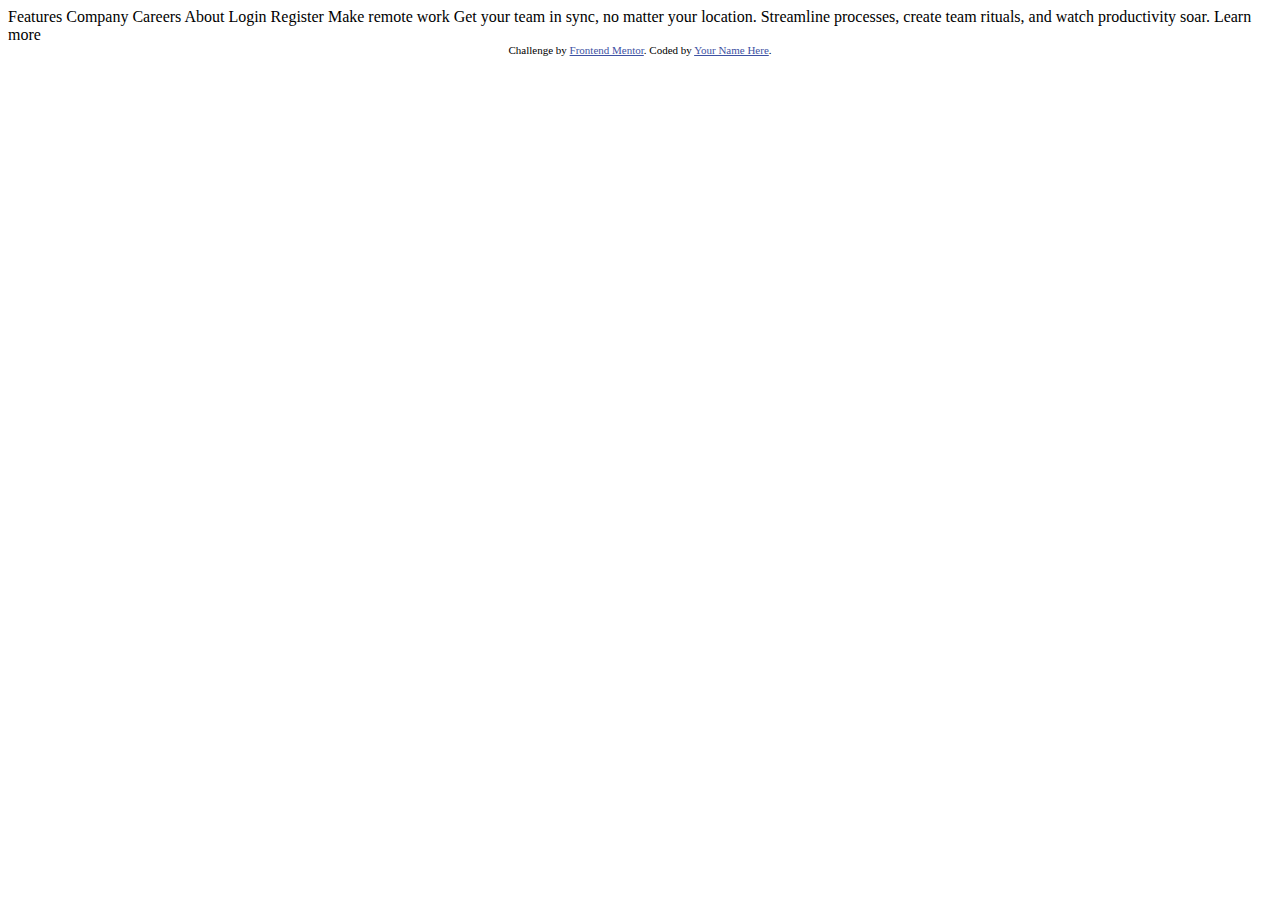
==== index.html @ 2559b60f "start" ====
<!DOCTYPE html>
<html lang="en">
<head>
  <meta charset="UTF-8">
  <meta name="viewport" content="width=device-width, initial-scale=1.0"> <!-- displays site properly based on user's device -->

  <link rel="icon" type="image/png" sizes="32x32" href="./images/favicon-32x32.png">
  
  <title>Frontend Mentor | Intro section with dropdown navigation</title>

  <!-- Feel free to remove these styles or customise in your own stylesheet 👍 -->
  <style>
    .attribution { font-size: 11px; text-align: center; }
    .attribution a { color: hsl(228, 45%, 44%); }
  </style>
</head>
<body>

  Features
  Company
  Careers
  About

  Login
  Register

  Make remote work

  Get your team in sync, no matter your location. Streamline processes, 
  create team rituals, and watch productivity soar.

  Learn more
  
  <div class="attribution">
    Challenge by <a href="https://www.frontendmentor.io?ref=challenge" target="_blank">Frontend Mentor</a>. 
    Coded by <a href="#">Your Name Here</a>.
  </div>
</body>
</html>
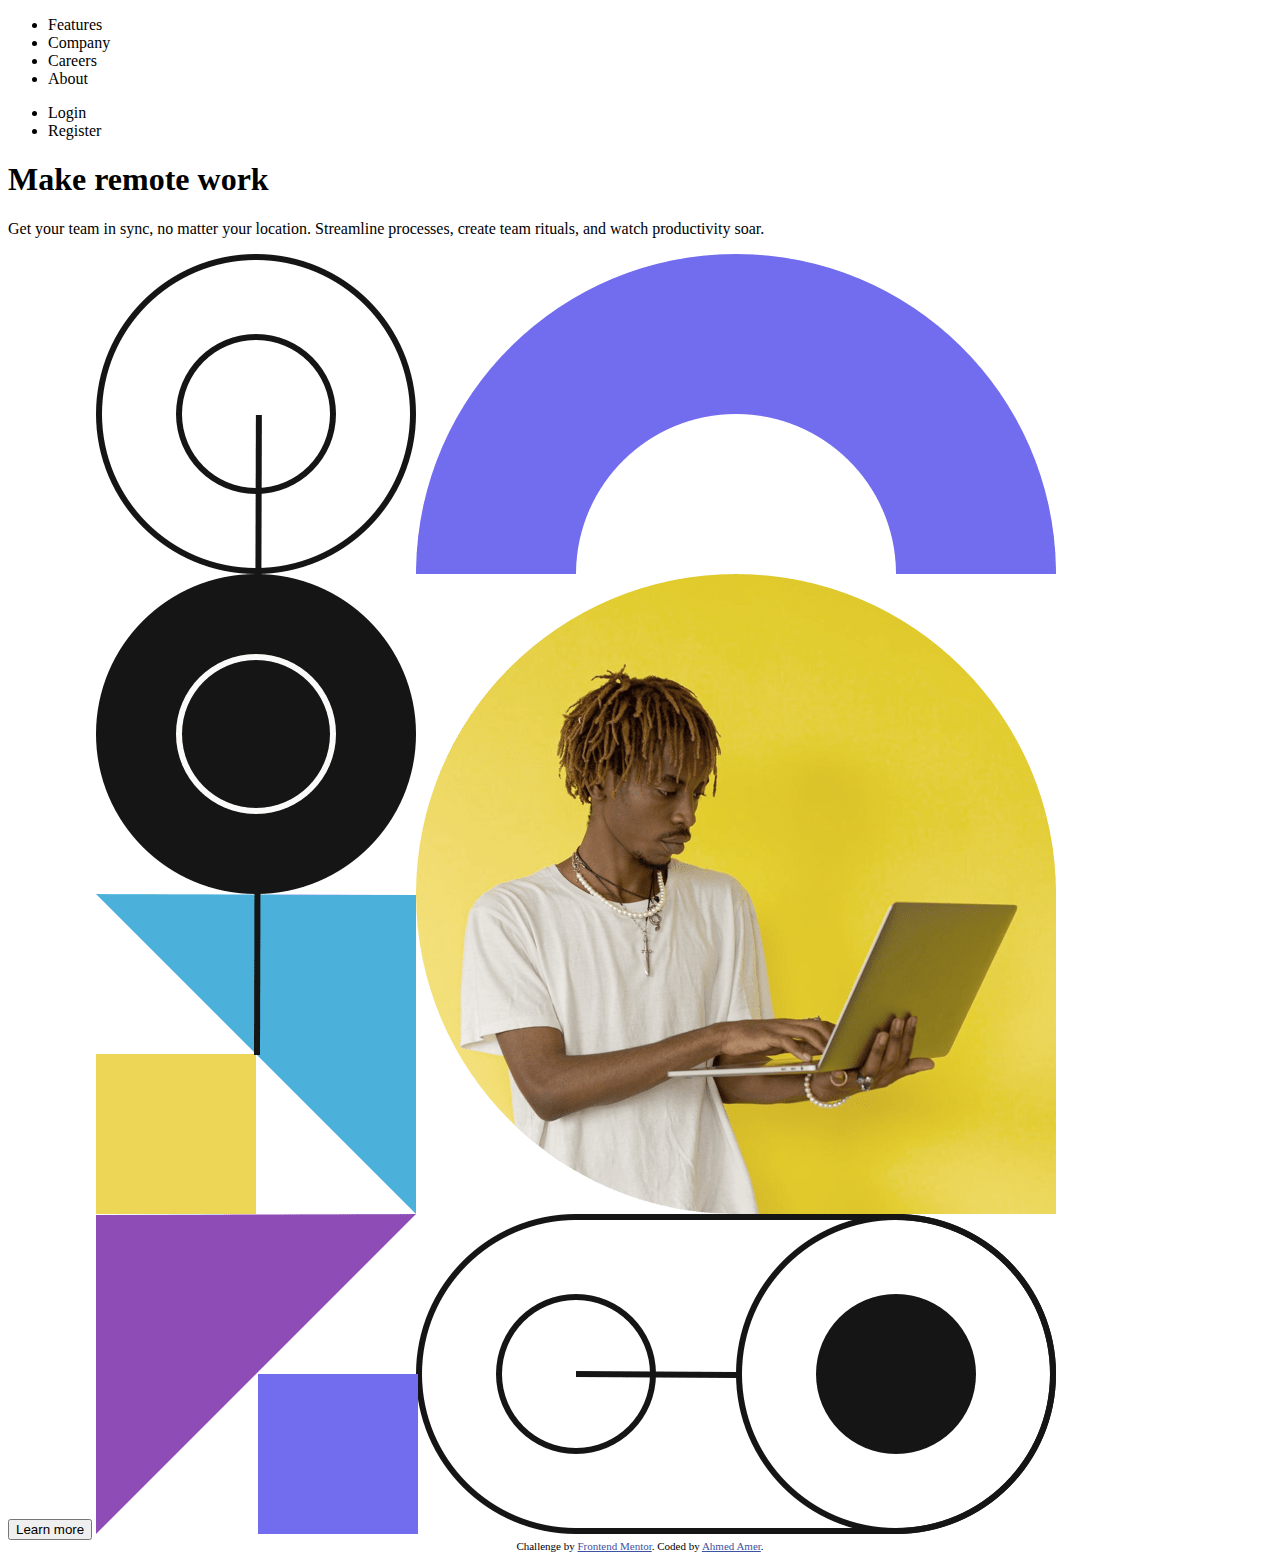
==== commit 03bb50d7: "basic layout" ====
--- a/index.html
+++ b/index.html
@@ -1,39 +1,67 @@
 <!DOCTYPE html>
 <html lang="en">
+
 <head>
   <meta charset="UTF-8">
-  <meta name="viewport" content="width=device-width, initial-scale=1.0"> <!-- displays site properly based on user's device -->
+  <meta name="viewport" content="width=device-width, initial-scale=1.0">
+  <!-- displays site properly based on user's device -->
 
   <link rel="icon" type="image/png" sizes="32x32" href="./images/favicon-32x32.png">
-  
-  <title>Frontend Mentor | Intro section with dropdown navigation</title>
+
+  <title>Intro section with dropdown navigation</title>
 
   <!-- Feel free to remove these styles or customise in your own stylesheet 👍 -->
   <style>
-    .attribution { font-size: 11px; text-align: center; }
-    .attribution a { color: hsl(228, 45%, 44%); }
+    .attribution {
+      font-size: 11px;
+      text-align: center;
+    }
+
+    .attribution a {
+      color: hsl(228, 45%, 44%);
+    }
   </style>
+  <link rel="stylesheet" href="style.css">
 </head>
+
 <body>
 
-  Features
-  Company
-  Careers
-  About
+  <nav class="navbar">
+    <ul class="nav-list">
+      <li>Features</li>
+      <li>Company</li>
+      <li>Careers</li>
+      <li>About</li>
+    </ul>
 
-  Login
-  Register
+    <ul class="log-list">
+      <li>Login</li>
+      <li>Register</li>
+    </ul>
+  </nav>
 
-  Make remote work
+  <div class="main">
+    <h1 class="title">
+      Make remote work
+    </h1>
 
-  Get your team in sync, no matter your location. Streamline processes, 
-  create team rituals, and watch productivity soar.
+    <p class="tag-line">
+      Get your team in sync, no matter your location. Streamline processes,
+      create team rituals, and watch productivity soar.
+    </p>
 
-  Learn more
-  
+
+    <button>
+      Learn more
+    </button>
+
+    <img src="images/image-hero-desktop.png" alt="">
+  </div>
+
   <div class="attribution">
-    Challenge by <a href="https://www.frontendmentor.io?ref=challenge" target="_blank">Frontend Mentor</a>. 
-    Coded by <a href="#">Your Name Here</a>.
+    Challenge by <a href="https://www.frontendmentor.io?ref=challenge" target="_blank">Frontend Mentor</a>.
+    Coded by <a href="#">Ahmed Amer</a>.
   </div>
 </body>
+
 </html>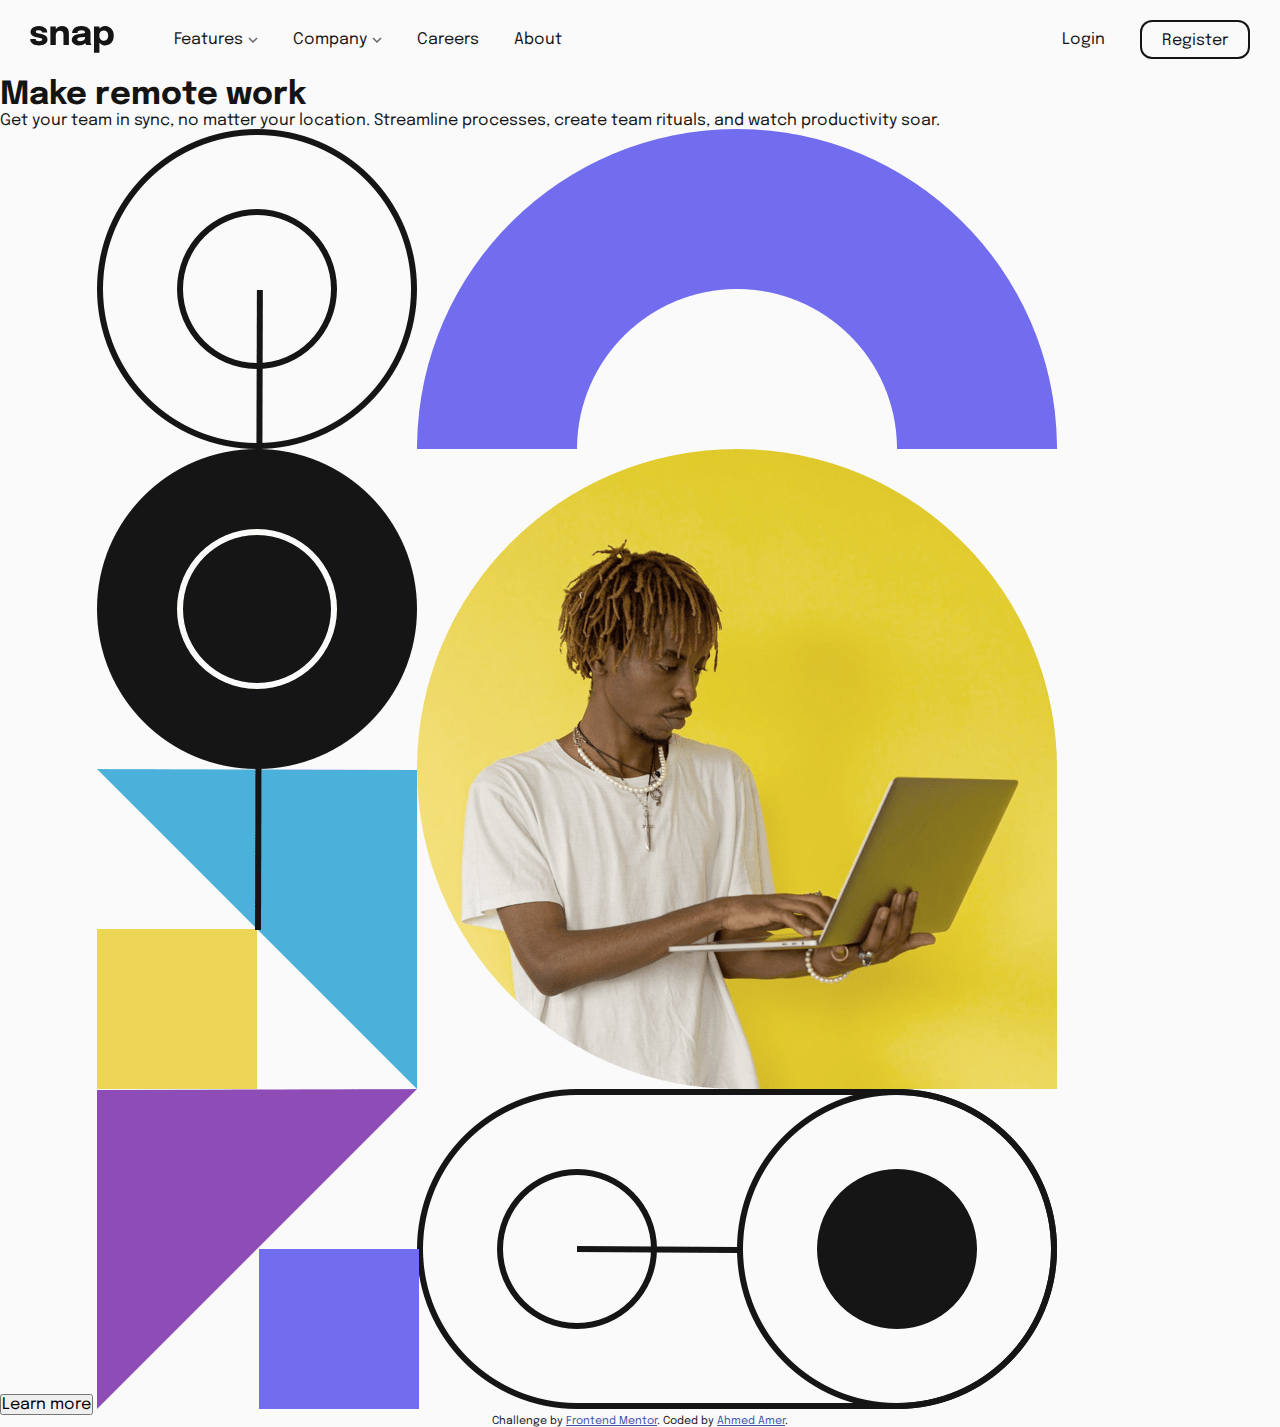
==== commit 27710172: "import fonts && style nav bar" ====
--- a/index.html
+++ b/index.html
@@ -26,17 +26,21 @@
 
 <body>
 
-  <nav class="navbar">
-    <ul class="nav-list">
-      <li>Features</li>
-      <li>Company</li>
-      <li>Careers</li>
-      <li>About</li>
-    </ul>
+  <nav class="navbar flex">
+    <div class="flex">
+      <img src="images/logo.svg" alt="" class="logo">
 
-    <ul class="log-list">
+      <ul class="nav-list flex">
+        <li class="flex expand">Features <img src="images/icon-arrow-down.svg" alt="" class="arrow-down"></li>
+        <li class="flex expand">Company <img src="images/icon-arrow-down.svg" alt="" class="arrow-down"></li>
+        <li>Careers</li>
+        <li>About</li>
+      </ul>
+    </div>
+
+    <ul class="log-list flex">
       <li>Login</li>
-      <li>Register</li>
+      <li class="out-line">Register</li>
     </ul>
   </nav>
 
--- a/style.css
+++ b/style.css
@@ -0,0 +1,62 @@
+/* Fonts */
+@import url('https://fonts.googleapis.com/css2?family=Epilogue:wght@400;500;600;700;900&family=Pacifico&family=Poppins:ital,wght@0,200;0,400;0,600;0,800;0,900;1,200;1,400;1,600;1,800;1,900&display=swap');
+
+:root{
+    --black: hsl(0, 0%, 8%);
+    --white: hsl(0, 0%, 98%);
+    --gray: hsl(0, 0%, 41%);
+}
+
+* {
+    margin: 0;
+    padding: 0;
+    box-sizing: border-box;
+}
+
+button,
+input {
+    font: inherit;
+}
+
+ul {
+    list-style: none;
+}
+
+body {
+    color: var(--black);
+    background-color: var(--white);
+    font-family: "Epilogue";
+}
+
+.flex{
+    display: flex;
+    justify-content: center;
+    align-items: center;
+    gap: 35px;
+}
+
+.navbar{
+    justify-content: space-between;
+    padding: 20px 30px;
+}
+
+.logo{
+    margin-right: 25px;
+}
+
+.expand{
+    gap: 5px;
+}
+
+.out-line{
+    border-width: 2px;
+    border-style: solid;
+    padding: 10px 20px 8px;
+    border-radius: 12px;
+    border-color: var(--black);
+}
+
+.out-line:hover{
+    background: var(--black);
+    color: var(--white);
+}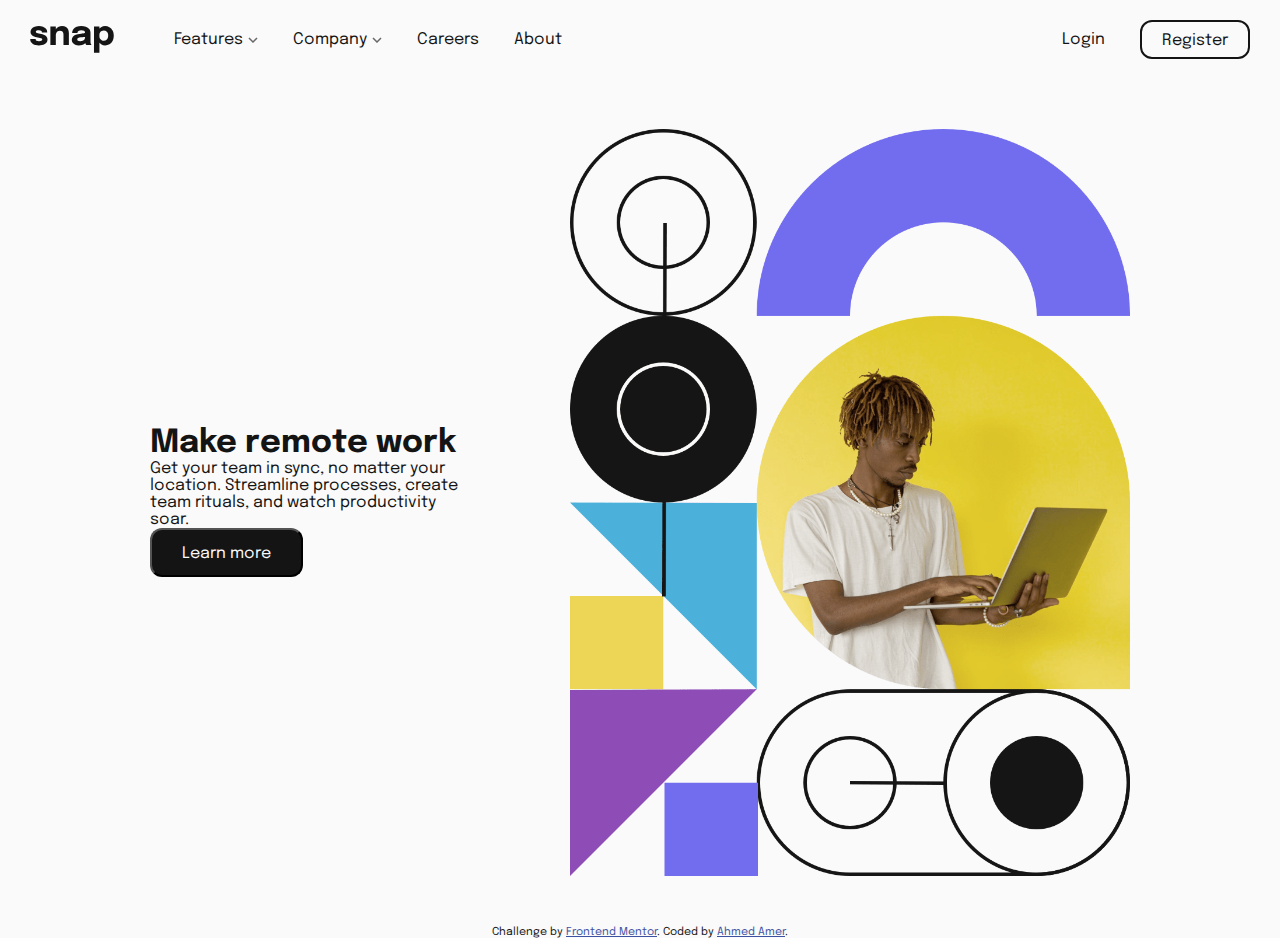
==== commit abe21241: "hero-image layout" ====
--- a/index.html
+++ b/index.html
@@ -40,26 +40,29 @@
 
     <ul class="log-list flex">
       <li>Login</li>
-      <li class="out-line">Register</li>
+      <li class="out-line-button">Register</li>
     </ul>
   </nav>
 
-  <div class="main">
-    <h1 class="title">
-      Make remote work
-    </h1>
+  <div class="main flex">
+    <div>
+      <h1 class="title">
+        Make remote work
+      </h1>
 
-    <p class="tag-line">
-      Get your team in sync, no matter your location. Streamline processes,
-      create team rituals, and watch productivity soar.
-    </p>
+      <p class="tag-line">
+        Get your team in sync, no matter your location. Streamline processes,
+        create team rituals, and watch productivity soar.
+      </p>
 
 
-    <button>
-      Learn more
-    </button>
+      <button class="filled-button">
+        Learn more
+      </button>
 
-    <img src="images/image-hero-desktop.png" alt="">
+    </div>
+
+    <img src="images/image-hero-desktop.png" alt="" class="hero-image">
   </div>
 
   <div class="attribution">
--- a/style.css
+++ b/style.css
@@ -48,7 +48,7 @@
     gap: 5px;
 }
 
-.out-line{
+.out-line-button{
     border-width: 2px;
     border-style: solid;
     padding: 10px 20px 8px;
@@ -59,4 +59,20 @@
 .out-line:hover{
     background: var(--black);
     color: var(--white);
+}
+
+.main{
+    margin: 50px 150px; 
+    gap: 100px
+}
+
+.hero-image{
+    width: 35rem;
+}
+
+.filled-button{
+    background: var(--black);
+    color: var(--white);
+    padding: 15px 30px 13px;
+    border-radius: 12px;
 }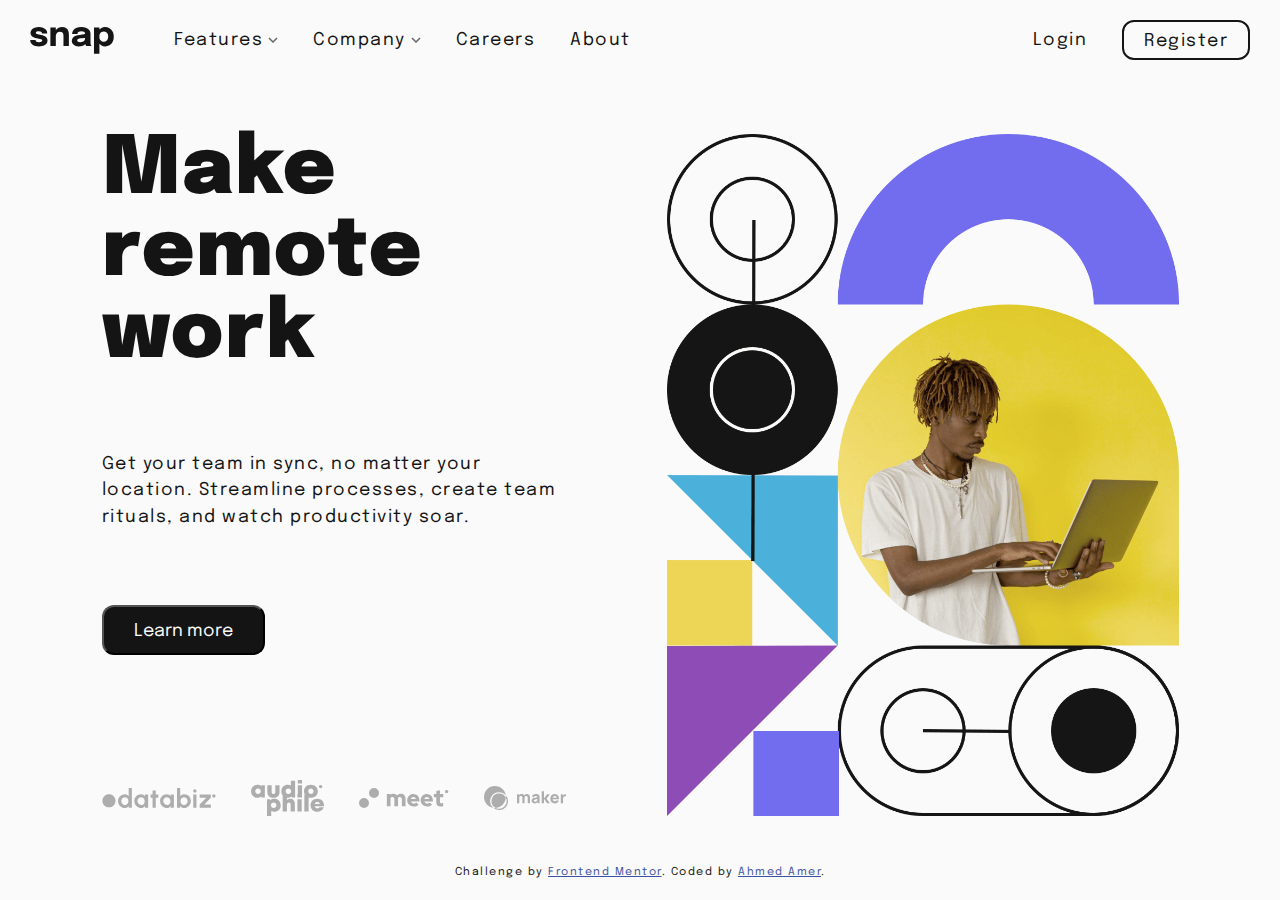
==== commit 39638c36: "final layout" ====
--- a/index.html
+++ b/index.html
@@ -45,7 +45,7 @@
   </nav>
 
   <div class="main flex">
-    <div>
+    <div class="flex hero-text">
       <h1 class="title">
         Make remote work
       </h1>
@@ -59,6 +59,12 @@
       <button class="filled-button">
         Learn more
       </button>
+      <div class="companies flex">
+        <img src="images/client-databiz.svg" alt="">
+        <img src="images/client-audiophile.svg" alt="">
+        <img src="images/client-meet.svg" alt="">
+        <img src="images/client-maker.svg" alt="">      
+      </div>
 
     </div>
 
--- a/style.css
+++ b/style.css
@@ -1,7 +1,7 @@
 /* Fonts */
 @import url('https://fonts.googleapis.com/css2?family=Epilogue:wght@400;500;600;700;900&family=Pacifico&family=Poppins:ital,wght@0,200;0,400;0,600;0,800;0,900;1,200;1,400;1,600;1,800;1,900&display=swap');
 
-:root{
+:root {
     --black: hsl(0, 0%, 8%);
     --white: hsl(0, 0%, 98%);
     --gray: hsl(0, 0%, 41%);
@@ -26,29 +26,31 @@
     color: var(--black);
     background-color: var(--white);
     font-family: "Epilogue";
+    font-size: 1.1rem;
+    letter-spacing: 1.5px;
 }
 
-.flex{
+.flex {
     display: flex;
     justify-content: center;
     align-items: center;
     gap: 35px;
 }
 
-.navbar{
+.navbar {
     justify-content: space-between;
     padding: 20px 30px;
 }
 
-.logo{
+.logo {
     margin-right: 25px;
 }
 
-.expand{
+.expand {
     gap: 5px;
 }
 
-.out-line-button{
+.out-line-button {
     border-width: 2px;
     border-style: solid;
     padding: 10px 20px 8px;
@@ -56,23 +58,43 @@
     border-color: var(--black);
 }
 
-.out-line:hover{
+.out-line:hover {
     background: var(--black);
     color: var(--white);
 }
 
-.main{
-    margin: 50px 150px; 
-    gap: 100px
+.main {
+    margin: 50px 150px;
+    gap: 100px;
+    align-items: flex-end;
 }
 
-.hero-image{
-    width: 35rem;
+.hero-image {
+    width: 32rem;
 }
 
-.filled-button{
+.hero-text {
+    flex-direction: column;
+    align-items: flex-start;
+    gap: 75px;
+}
+
+.title {
+    font-size: 5rem;
+    font-weight: 900;
+}
+
+.tag-line {
+    line-height: 1.5;
+}
+
+.filled-button {
     background: var(--black);
     color: var(--white);
     padding: 15px 30px 13px;
     border-radius: 12px;
+}
+
+.companies{
+    padding-top: 50px;
 }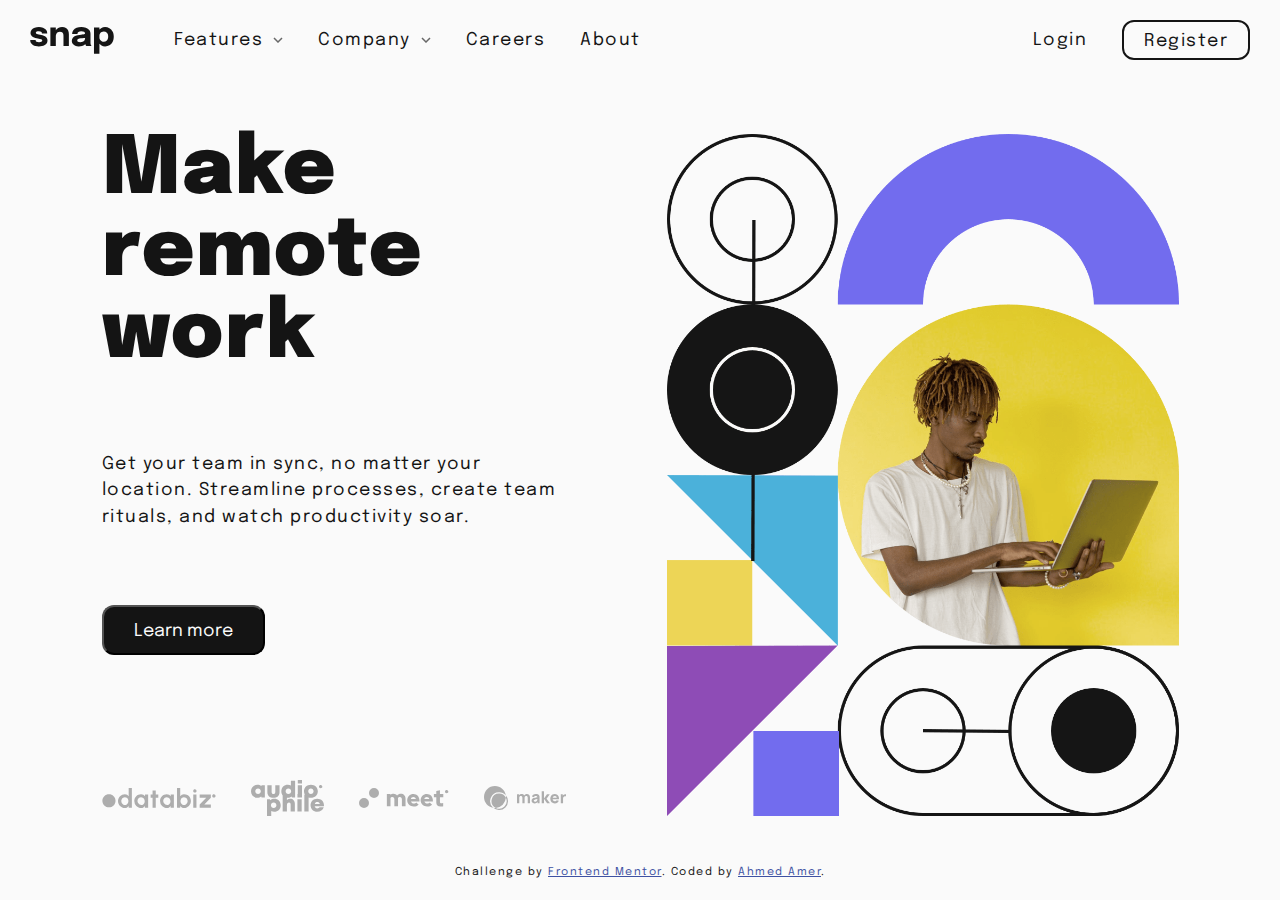
==== commit 38bda719: "drop-down-menu pure css" ====
--- a/index.html
+++ b/index.html
@@ -31,7 +31,15 @@
       <img src="images/logo.svg" alt="" class="logo">
 
       <ul class="nav-list flex">
-        <li class="flex expand">Features <img src="images/icon-arrow-down.svg" alt="" class="arrow-down"></li>
+        <li class="dropdown flex">
+          <div class="flex expand"> Features <img src="images/icon-arrow-down.svg" alt="" class="arrow-down"></div>
+          <ul class="dropdown-content flex">
+            <li>Todo List</li>
+            <li>Calender</li>
+            <li>Reminders</li>
+            <li>Planning</li>
+          </ul>
+        </li>
         <li class="flex expand">Company <img src="images/icon-arrow-down.svg" alt="" class="arrow-down"></li>
         <li>Careers</li>
         <li>About</li>
@@ -63,7 +71,7 @@
         <img src="images/client-databiz.svg" alt="">
         <img src="images/client-audiophile.svg" alt="">
         <img src="images/client-meet.svg" alt="">
-        <img src="images/client-maker.svg" alt="">      
+        <img src="images/client-maker.svg" alt="">
       </div>
 
     </div>
--- a/style.css
+++ b/style.css
@@ -47,7 +47,7 @@
 }
 
 .expand {
-    gap: 5px;
+    gap: 10px;
 }
 
 .out-line-button {
@@ -95,6 +95,29 @@
     border-radius: 12px;
 }
 
-.companies{
+.companies {
     padding-top: 50px;
+}
+
+.dropdown{
+    position: relative;
+    flex-direction: column;
+    justify-content: start;
+}
+
+.dropdown-content {
+    display: none;
+    position: absolute;
+    margin: 30px;
+    padding: 20px 30px;
+    box-shadow: 0 5px 25px -10px var(--gray);
+    border-radius: 20px;
+    flex-direction: column;
+    align-items: flex-start;
+    gap: 10px;
+    z-index: 10;
+}
+
+.dropdown:hover .dropdown-content {
+    display: flex;
 }